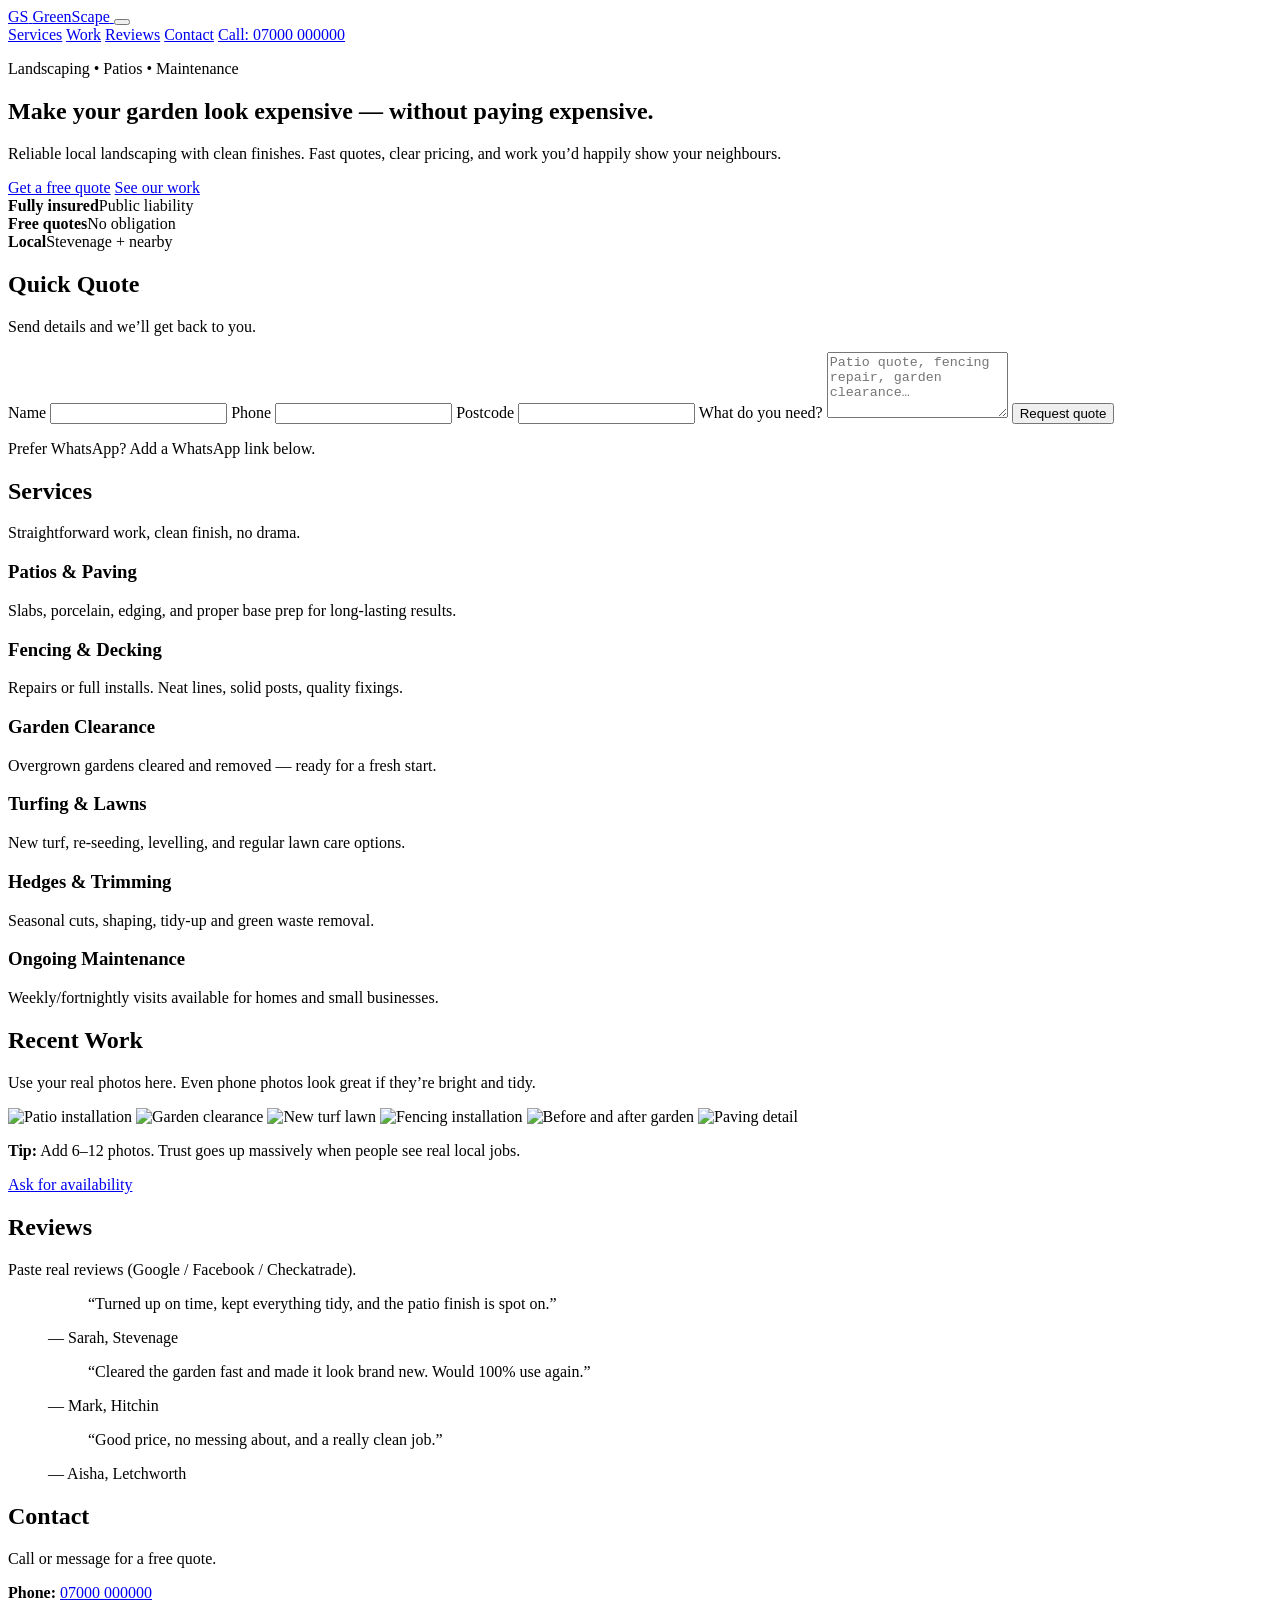
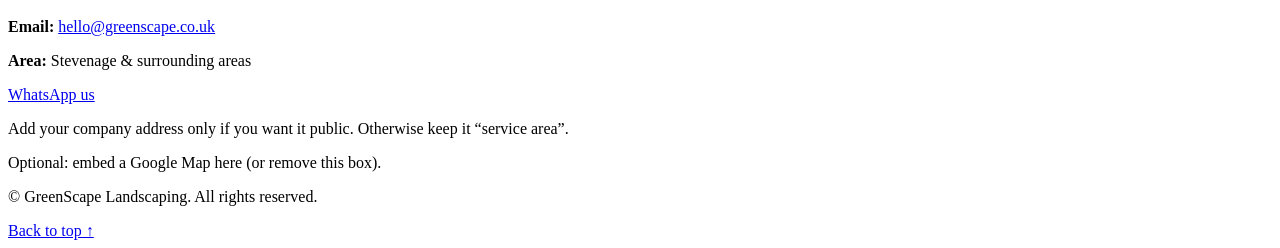
==== index9.html @ cd16845d "Create index9.html" ====
<!doctype html>
<html lang="en-GB">
<head>
  <meta charset="utf-8" />
  <meta name="viewport" content="width=device-width,initial-scale=1" />
  <title>GreenScape Landscaping | Gardens, Patios & Maintenance</title>
  <meta name="description" content="Professional landscaping in Stevenage & surrounding areas. Patios, fencing, garden clearance, turfing, and regular maintenance. Free quotes." />

  <link rel="stylesheet" href="styles.css" />
</head>

<body>
  <header class="site-header" id="top">
    <div class="container header-row">
      <a class="brand" href="#top" aria-label="Home">
        <span class="brand-mark">GS</span>
        <span class="brand-name">GreenScape</span>
      </a>

      <button class="nav-toggle" aria-label="Open menu" aria-expanded="false">
        <span></span><span></span><span></span>
      </button>

      <nav class="nav" aria-label="Primary">
        <a href="#services">Services</a>
        <a href="#work">Work</a>
        <a href="#reviews">Reviews</a>
        <a href="#contact">Contact</a>
        <a class="btn btn-small" href="tel:+447000000000">Call: 07000 000000</a>
      </nav>
    </div>
  </header>

  <main>
    <section class="hero">
      <div class="container hero-grid">
        <div class="hero-copy">
          <p class="pill">Landscaping • Patios • Maintenance</p>
          <h1>Make your garden look expensive — without paying expensive.</h1>
          <p class="lead">
            Reliable local landscaping with clean finishes. Fast quotes, clear pricing, and work you’d happily show your neighbours.
          </p>

          <div class="hero-cta">
            <a class="btn" href="#contact">Get a free quote</a>
            <a class="btn btn-ghost" href="#work">See our work</a>
          </div>

          <div class="trust">
            <div><strong>Fully insured</strong><span>Public liability</span></div>
            <div><strong>Free quotes</strong><span>No obligation</span></div>
            <div><strong>Local</strong><span>Stevenage + nearby</span></div>
          </div>
        </div>

        <div class="hero-card">
          <h2>Quick Quote</h2>
          <p class="muted">Send details and we’ll get back to you.</p>

          <!-- Option A: Formspree (recommended for GitHub Pages). Replace YOUR_FORM_ID -->
          <form action="https://formspree.io/f/YOUR_FORM_ID" method="POST">
            <label>
              Name
              <input name="name" autocomplete="name" required />
            </label>
            <label>
              Phone
              <input name="phone" autocomplete="tel" required />
            </label>
            <label>
              Postcode
              <input name="postcode" required />
            </label>
            <label>
              What do you need?
              <textarea name="message" rows="4" placeholder="Patio quote, fencing repair, garden clearance…" required></textarea>
            </label>
            <button class="btn btn-full" type="submit">Request quote</button>
            <p class="tiny muted">Prefer WhatsApp? Add a WhatsApp link below.</p>
          </form>

          <!-- Option B (fallback): mailto (less reliable, but zero setup)
          <a class="btn btn-full" href="mailto:hello@greenscape.co.uk?subject=Quote%20Request&body=Hi%20GreenScape%2C%0A%0AName%3A%0APhone%3A%0APostcode%3A%0AWork%20needed%3A%0A%0AThanks%21">Email for a quote</a>
          -->
        </div>
      </div>

      <div class="hero-bg" aria-hidden="true"></div>
    </section>

    <section class="section" id="services">
      <div class="container">
        <div class="section-head">
          <h2>Services</h2>
          <p class="muted">Straightforward work, clean finish, no drama.</p>
        </div>

        <div class="cards">
          <article class="card">
            <h3>Patios & Paving</h3>
            <p>Slabs, porcelain, edging, and proper base prep for long-lasting results.</p>
          </article>
          <article class="card">
            <h3>Fencing & Decking</h3>
            <p>Repairs or full installs. Neat lines, solid posts, quality fixings.</p>
          </article>
          <article class="card">
            <h3>Garden Clearance</h3>
            <p>Overgrown gardens cleared and removed — ready for a fresh start.</p>
          </article>
          <article class="card">
            <h3>Turfing & Lawns</h3>
            <p>New turf, re-seeding, levelling, and regular lawn care options.</p>
          </article>
          <article class="card">
            <h3>Hedges & Trimming</h3>
            <p>Seasonal cuts, shaping, tidy-up and green waste removal.</p>
          </article>
          <article class="card">
            <h3>Ongoing Maintenance</h3>
            <p>Weekly/fortnightly visits available for homes and small businesses.</p>
          </article>
        </div>
      </div>
    </section>

    <section class="section alt" id="work">
      <div class="container">
        <div class="section-head">
          <h2>Recent Work</h2>
          <p class="muted">Use your real photos here. Even phone photos look great if they’re bright and tidy.</p>
        </div>

        <div class="gallery">
          <!-- Put images in /assets and update filenames -->
          <img src="assets/work-1.jpg" alt="Patio installation" loading="lazy">
          <img src="assets/work-2.jpg" alt="Garden clearance" loading="lazy">
          <img src="assets/work-3.jpg" alt="New turf lawn" loading="lazy">
          <img src="assets/work-4.jpg" alt="Fencing installation" loading="lazy">
          <img src="assets/work-5.jpg" alt="Before and after garden" loading="lazy">
          <img src="assets/work-6.jpg" alt="Paving detail" loading="lazy">
        </div>

        <div class="callout">
          <p><strong>Tip:</strong> Add 6–12 photos. Trust goes up massively when people see real local jobs.</p>
          <a class="btn btn-ghost" href="#contact">Ask for availability</a>
        </div>
      </div>
    </section>

    <section class="section" id="reviews">
      <div class="container">
        <div class="section-head">
          <h2>Reviews</h2>
          <p class="muted">Paste real reviews (Google / Facebook / Checkatrade).</p>
        </div>

        <div class="quotes">
          <figure class="quote">
            <blockquote>“Turned up on time, kept everything tidy, and the patio finish is spot on.”</blockquote>
            <figcaption>— Sarah, Stevenage</figcaption>
          </figure>
          <figure class="quote">
            <blockquote>“Cleared the garden fast and made it look brand new. Would 100% use again.”</blockquote>
            <figcaption>— Mark, Hitchin</figcaption>
          </figure>
          <figure class="quote">
            <blockquote>“Good price, no messing about, and a really clean job.”</blockquote>
            <figcaption>— Aisha, Letchworth</figcaption>
          </figure>
        </div>
      </div>
    </section>

    <section class="section alt" id="contact">
      <div class="container contact-grid">
        <div>
          <h2>Contact</h2>
          <p class="lead">Call or message for a free quote.</p>

          <div class="contact-card">
            <p><strong>Phone:</strong> <a href="tel:+447000000000">07000 000000</a></p>
            <p><strong>Email:</strong> <a href="mailto:hello@greenscape.co.uk">hello@greenscape.co.uk</a></p>
            <p><strong>Area:</strong> Stevenage & surrounding areas</p>

            <!-- WhatsApp (optional) -->
            <a class="btn btn-full" href="https://wa.me/447000000000" target="_blank" rel="noopener">WhatsApp us</a>
          </div>

          <p class="tiny muted">Add your company address only if you want it public. Otherwise keep it “service area”.</p>
        </div>

        <div class="map-wrap">
          <!-- Optional Google Maps embed (replace with your own). If you don't want Maps, delete this block. -->
          <div class="map-placeholder">
            <p class="muted">Optional: embed a Google Map here (or remove this box).</p>
          </div>
        </div>
      </div>
    </section>
  </main>

  <footer class="site-footer">
    <div class="container footer-row">
      <p>© <span id="year"></span> GreenScape Landscaping. All rights reserved.</p>
      <a href="#top">Back to top ↑</a>
    </div>
  </footer>

  <script src="script.js"></script>
</body>
</html>
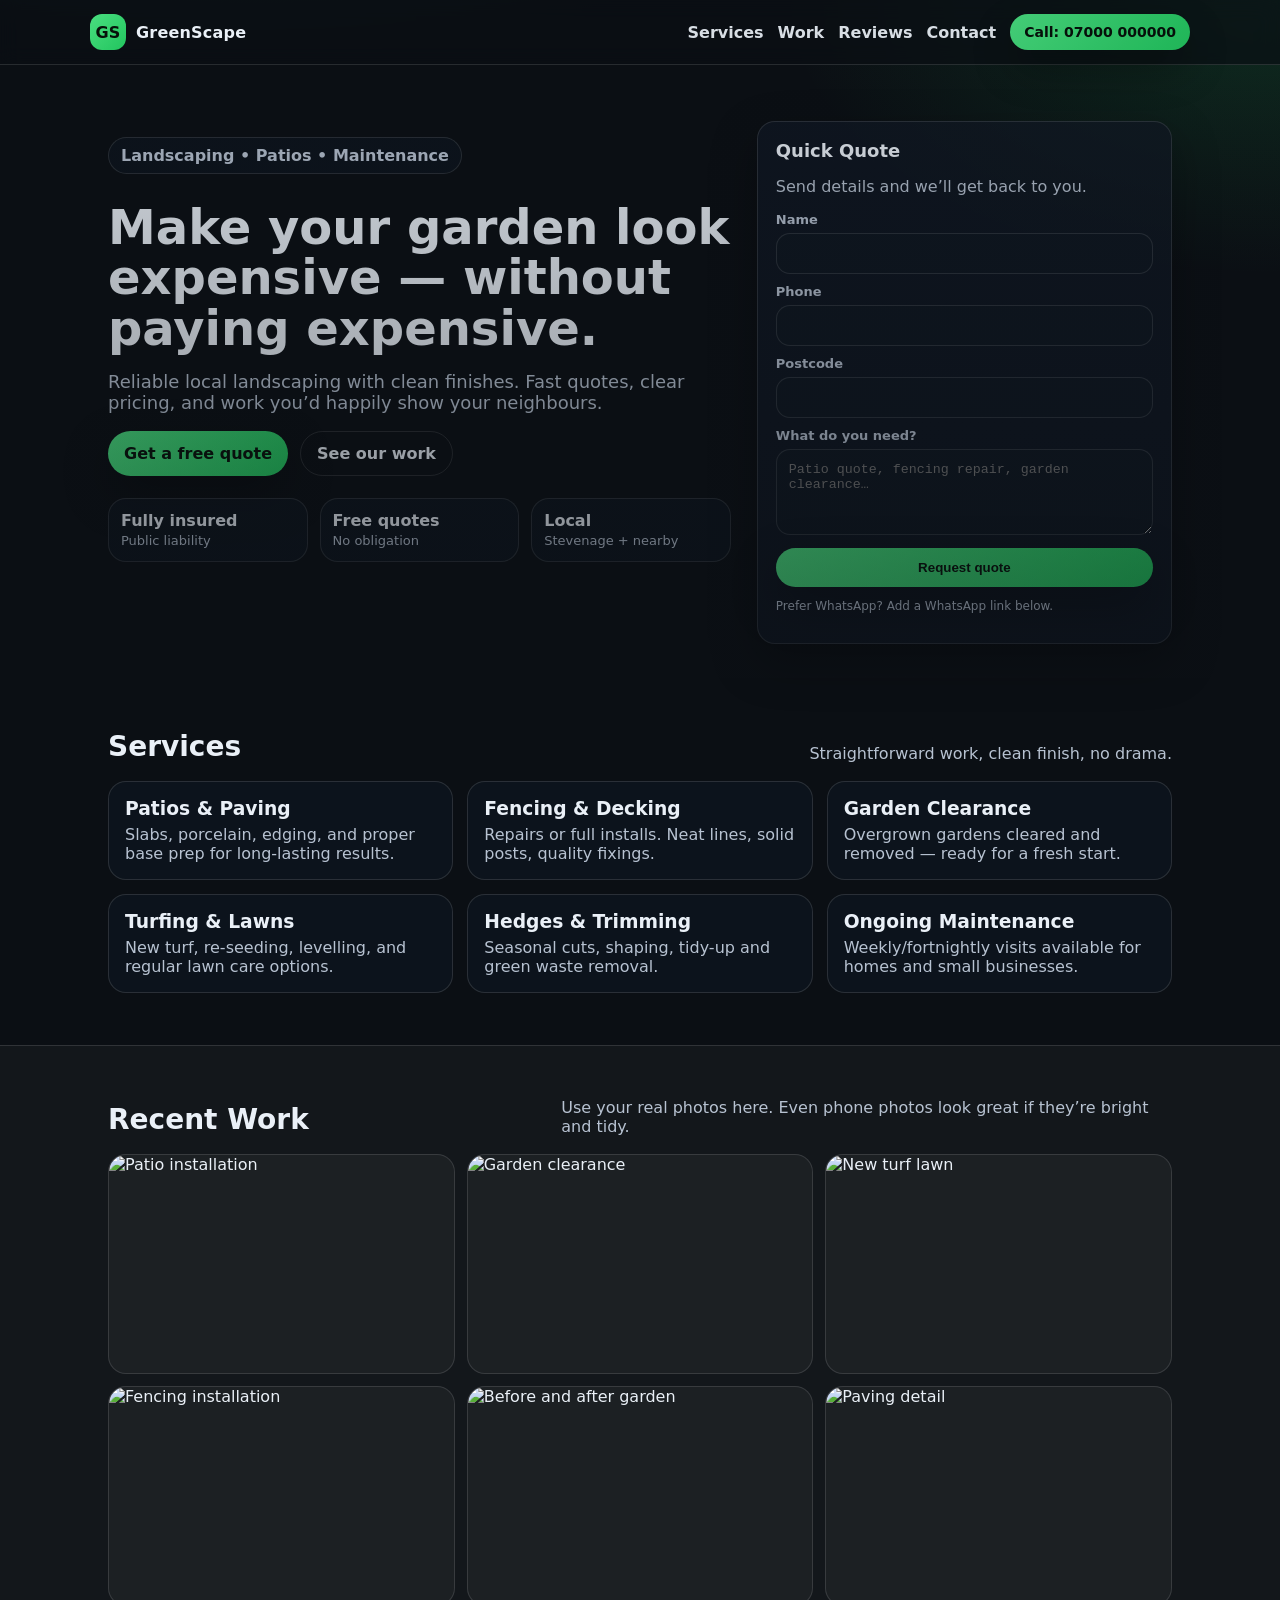
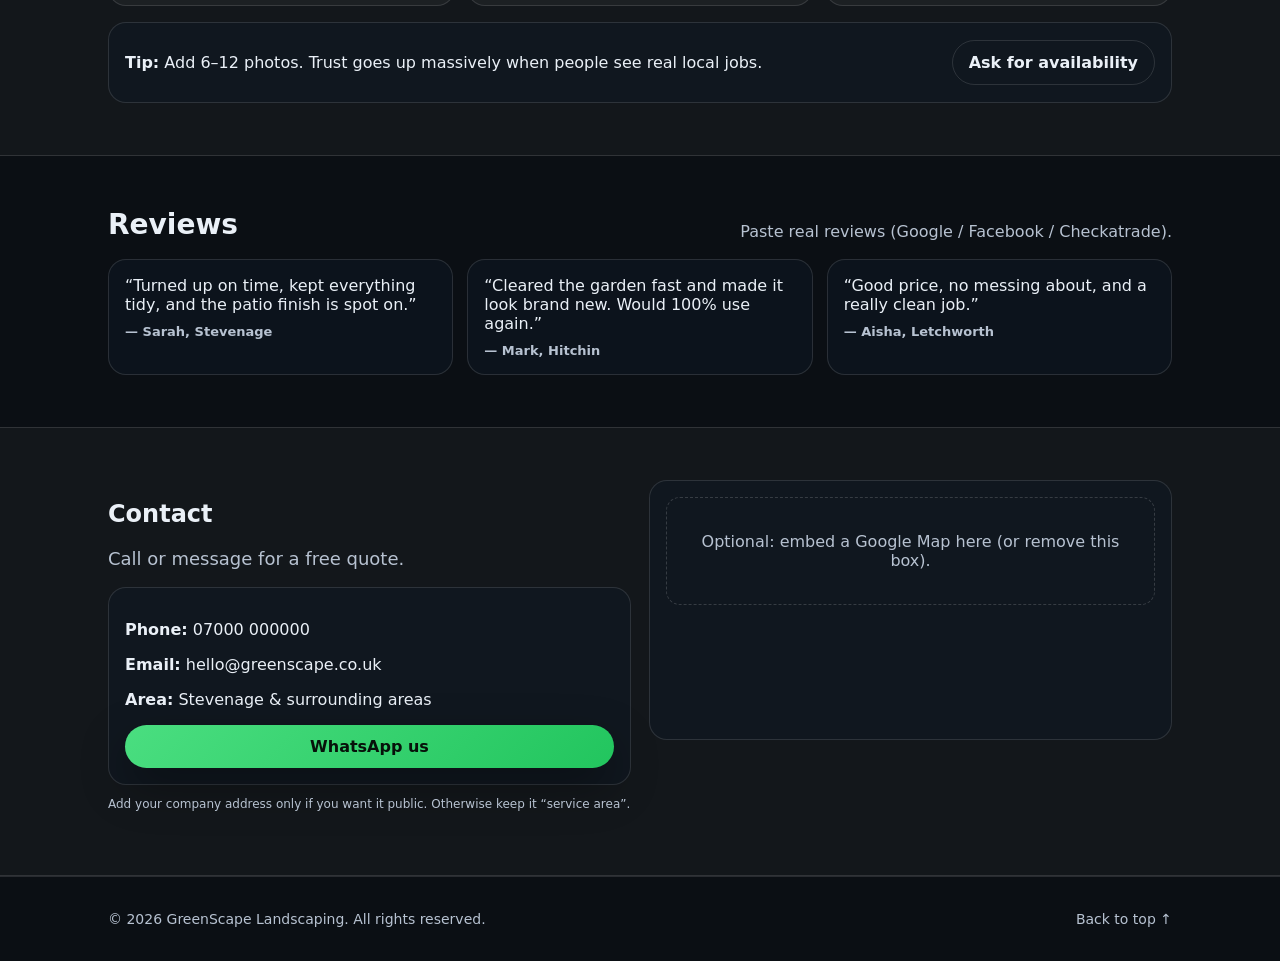
==== commit 1a3a8af9: "Update index9.html" ====
--- a/index9.html
+++ b/index9.html
@@ -7,7 +7,7 @@
   <title>GreenScape Landscaping | Gardens, Patios & Maintenance</title>
   <meta name="description" content="Professional landscaping in Stevenage & surrounding areas. Patios, fencing, garden clearance, turfing, and regular maintenance. Free quotes." />
 
-  <link rel="stylesheet" href="styles.css" />
+  <link rel="stylesheet" href="styles9.css" />
 </head>
 
 <body>
@@ -208,6 +208,6 @@
     </div>
   </footer>
 
-  <script src="script.js"></script>
+  <script src="script9.js"></script>
 </body>
 </html>
--- a/styles9.css
+++ b/styles9.css
@@ -0,0 +1,266 @@
+
+:root{
+  --bg: #0b0f14;
+  --panel:#101824;
+  --card:#0f1722;
+  --text:#eaf0f7;
+  --muted:#b7c2d1;
+  --line: rgba(255,255,255,.12);
+  --brand:#4ade80;   /* change this for your brand colour */
+  --brand2:#22c55e;
+  --shadow: 0 18px 45px rgba(0,0,0,.35);
+  --radius: 18px;
+  --max: 1100px;
+}
+
+*{ box-sizing:border-box; }
+html{ scroll-behavior:smooth; }
+body{
+  margin:0;
+  font-family: ui-sans-serif, system-ui, -apple-system, "Segoe UI", Roboto, Arial, sans-serif;
+  background: radial-gradient(1200px 500px at 20% -10%, rgba(74,222,128,.25), transparent 60%),
+              radial-gradient(900px 500px at 100% 0%, rgba(34,197,94,.18), transparent 55%),
+              var(--bg);
+  color:var(--text);
+}
+
+a{ color:inherit; text-decoration:none; }
+a:hover{ text-decoration:underline; }
+
+.container{ max-width:var(--max); margin:0 auto; padding:0 18px; }
+
+.site-header{
+  position:sticky; top:0; z-index:50;
+  background: rgba(11,15,20,.72);
+  backdrop-filter: blur(10px);
+  border-bottom:1px solid var(--line);
+}
+.header-row{ display:flex; align-items:center; justify-content:space-between; padding:14px 0; gap:14px; }
+
+.brand{ display:flex; align-items:center; gap:10px; font-weight:800; letter-spacing:.2px; }
+.brand-mark{
+  width:36px; height:36px; display:grid; place-items:center;
+  border-radius:12px;
+  background: linear-gradient(135deg, var(--brand), var(--brand2));
+  color:#07110a;
+}
+.brand-name{ font-size:16px; }
+
+.nav{ display:flex; align-items:center; gap:14px; }
+.nav a{ opacity:.92; font-weight:600; }
+.nav a:hover{ opacity:1; text-decoration:none; }
+
+.nav-toggle{
+  display:none;
+  width:44px; height:40px; border-radius:12px;
+  border:1px solid var(--line);
+  background: rgba(16,24,36,.55);
+}
+.nav-toggle span{
+  display:block; height:2px; margin:6px 10px;
+  background: var(--text);
+  border-radius:2px;
+}
+
+.btn{
+  display:inline-flex; align-items:center; justify-content:center;
+  padding:12px 16px;
+  border-radius: 999px;
+  background: linear-gradient(135deg, var(--brand), var(--brand2));
+  color:#07110a;
+  font-weight:800;
+  box-shadow: var(--shadow);
+  border: none;
+  text-decoration:none;
+}
+.btn:hover{ filter: brightness(1.02); text-decoration:none; }
+.btn-small{ padding:10px 14px; font-size:14px; }
+.btn-full{ width:100%; }
+.btn-ghost{
+  background: transparent;
+  color: var(--text);
+  border: 1px solid var(--line);
+  box-shadow: none;
+}
+.btn-ghost:hover{ background: rgba(255,255,255,.06); }
+
+.hero{ position:relative; padding:56px 0 34px; }
+.hero-bg{
+  position:absolute; inset:0;
+  background:
+    linear-gradient(180deg, rgba(11,15,20,.18), rgba(11,15,20,.92)),
+    url("assets/hero.jpg") center/cover no-repeat;
+  opacity:.55;
+  pointer-events:none;
+}
+.hero-grid{ position:relative; display:grid; grid-template-columns: 1.2fr .8fr; gap:26px; align-items:start; }
+.pill{
+  display:inline-block; padding:8px 12px; border-radius:999px;
+  border:1px solid var(--line);
+  background: rgba(16,24,36,.55);
+  color: var(--muted);
+  font-weight:700;
+}
+h1{ margin:12px 0 12px; font-size: clamp(32px, 4vw, 48px); line-height:1.05; }
+.lead{ color: var(--muted); font-size:18px; max-width: 60ch; }
+.hero-cta{ display:flex; gap:12px; margin-top:18px; flex-wrap:wrap; }
+
+.trust{
+  display:grid; grid-template-columns: repeat(3,1fr);
+  gap:12px; margin-top:22px;
+}
+.trust > div{
+  padding:12px 12px;
+  border:1px solid var(--line);
+  background: rgba(16,24,36,.55);
+  border-radius: var(--radius);
+}
+.trust strong{ display:block; }
+.trust span{ color: var(--muted); font-size:13px; }
+
+.hero-card{
+  position:relative;
+  border:1px solid var(--line);
+  background: rgba(16,24,36,.75);
+  border-radius: var(--radius);
+  padding:18px;
+  box-shadow: var(--shadow);
+}
+.hero-card h2{ margin:0 0 6px; font-size:18px; }
+.muted{ color: var(--muted); }
+.tiny{ font-size:12px; }
+
+label{ display:block; margin:10px 0; font-weight:700; font-size:13px; color: var(--muted); }
+input, textarea{
+  width:100%;
+  margin-top:6px;
+  padding:12px 12px;
+  border-radius: 14px;
+  border:1px solid rgba(255,255,255,.12);
+  background: rgba(15,23,34,.7);
+  color: var(--text);
+  outline:none;
+}
+input:focus, textarea:focus{ border-color: rgba(74,222,128,.55); }
+
+.section{ padding:52px 0; }
+.section.alt{ background: rgba(255,255,255,.03); border-top:1px solid var(--line); border-bottom:1px solid var(--line); }
+.section-head{ display:flex; align-items:flex-end; justify-content:space-between; gap:14px; margin-bottom:18px; }
+.section-head h2{ margin:0; font-size:28px; }
+.section-head p{ margin:0; max-width: 60ch; }
+
+.cards{
+  display:grid;
+  grid-template-columns: repeat(3,1fr);
+  gap:14px;
+}
+.card{
+  border:1px solid var(--line);
+  background: rgba(16,24,36,.55);
+  border-radius: var(--radius);
+  padding:16px;
+}
+.card h3{ margin:0 0 6px; }
+.card p{ margin:0; color: var(--muted); }
+
+.gallery{
+  display:grid;
+  grid-template-columns: repeat(3,1fr);
+  gap:12px;
+}
+.gallery img{
+  width:100%; height:220px; object-fit:cover;
+  border-radius: var(--radius);
+  border:1px solid var(--line);
+  background: rgba(255,255,255,.04);
+}
+
+.callout{
+  margin-top:16px;
+  display:flex; align-items:center; justify-content:space-between;
+  gap:12px; flex-wrap:wrap;
+  padding:14px 16px;
+  border:1px solid var(--line);
+  background: rgba(16,24,36,.55);
+  border-radius: var(--radius);
+}
+
+.quotes{
+  display:grid;
+  grid-template-columns: repeat(3,1fr);
+  gap:14px;
+}
+.quote{
+  margin:0;
+  border:1px solid var(--line);
+  background: rgba(16,24,36,.55);
+  border-radius: var(--radius);
+  padding:16px;
+}
+.quote blockquote{ margin:0 0 10px; color: var(--text); }
+.quote figcaption{ color: var(--muted); font-weight:700; font-size:13px; }
+
+.contact-grid{
+  display:grid;
+  grid-template-columns: 1fr 1fr;
+  gap:18px;
+  align-items:start;
+}
+.contact-card{
+  border:1px solid var(--line);
+  background: rgba(16,24,36,.55);
+  border-radius: var(--radius);
+  padding:16px;
+}
+.map-wrap{
+  border:1px solid var(--line);
+  background: rgba(16,24,36,.55);
+  border-radius: var(--radius);
+  padding:16px;
+  min-height: 260px;
+}
+.map-placeholder{
+  height:100%;
+  display:grid;
+  place-items:center;
+  text-align:center;
+  padding:18px;
+  border-radius: 14px;
+  border:1px dashed rgba(255,255,255,.16);
+}
+
+.site-footer{
+  border-top:1px solid var(--line);
+  padding:20px 0;
+}
+.footer-row{
+  display:flex; justify-content:space-between; align-items:center;
+  gap:12px; flex-wrap:wrap;
+  color: var(--muted);
+  font-size:14px;
+}
+
+/* Responsive */
+@media (max-width: 920px){
+  .hero-grid{ grid-template-columns: 1fr; }
+  .trust{ grid-template-columns: 1fr; }
+  .cards{ grid-template-columns: 1fr; }
+  .gallery{ grid-template-columns: 1fr 1fr; }
+  .quotes{ grid-template-columns: 1fr; }
+  .contact-grid{ grid-template-columns: 1fr; }
+  .nav-toggle{ display:inline-block; }
+  .nav{
+    position:absolute;
+    right:18px; top:64px;
+    display:none;
+    flex-direction:column;
+    align-items:stretch;
+    width:min(340px, calc(100vw - 36px));
+    padding:12px;
+    border-radius: var(--radius);
+    border:1px solid var(--line);
+    background: rgba(11,15,20,.92);
+    box-shadow: var(--shadow);
+  }
+  .nav.open{ display:flex; }
+}
